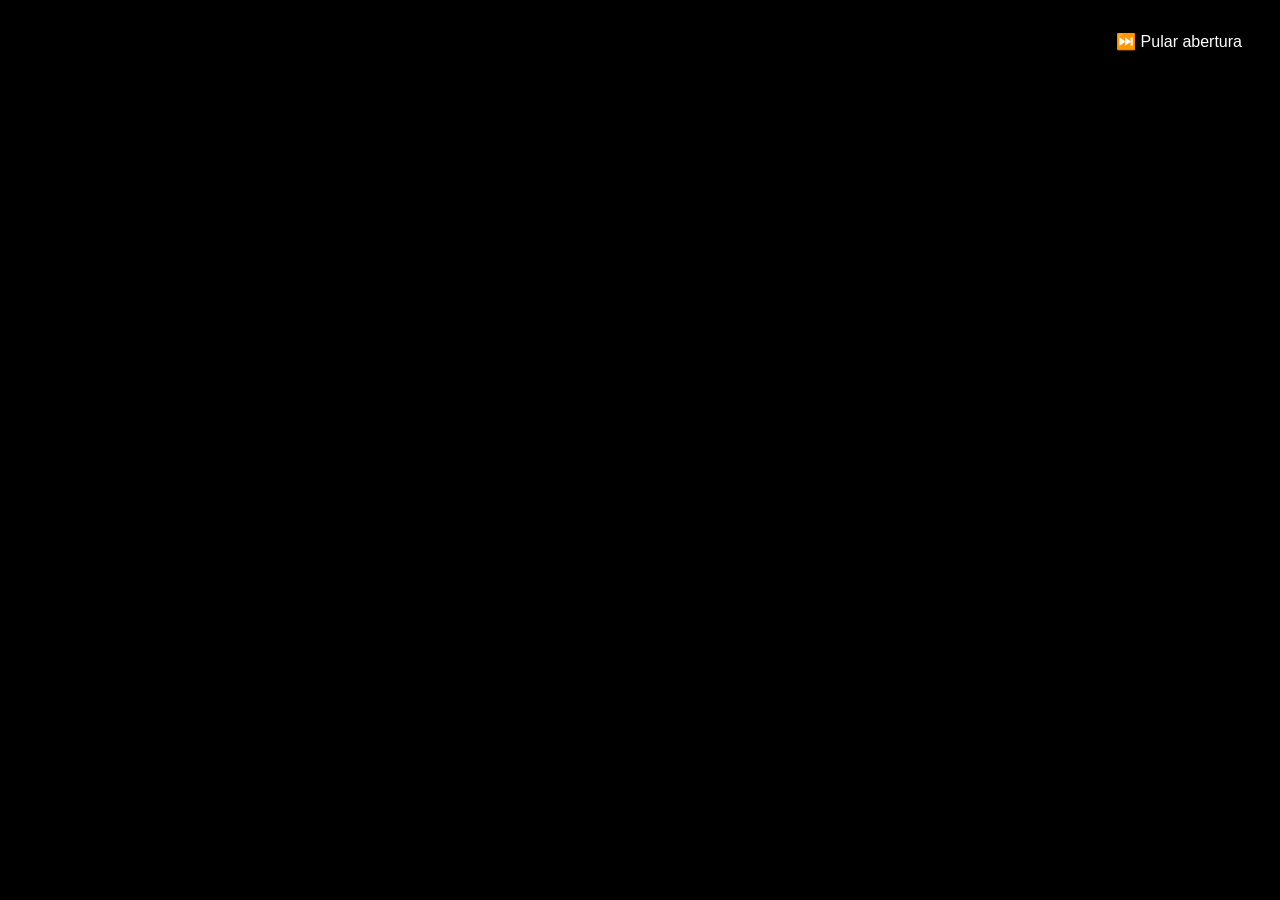
==== abertura.html @ 168e97b9 "Update abertura.html" ====
<!DOCTYPE html>
<html lang="pt-BR">
<head>
<meta charset="UTF-8">
<meta name="viewport" content="width=device-width, initial-scale=1.0">

<title>Abertura Gabriel</title>

<style>
*{
    margin:0;
    padding:0;
    box-sizing:border-box;
}

body{
    background:#000;
    min-height:100vh;
    overflow:hidden;
}

video{
    width:100%;
    height:100%;
    object-fit:cover;
}

#pular{
    position:fixed;
    top:20px;
    right:20px;
    background:rgba(0,0,0,0.6);
    color:#fff;
    border:none;
    padding:12px 18px;
    border-radius:30px;
    font-size:16px;
    cursor:pointer;
    z-index:999;
}
</style>
</head>

<body>

<button id="pular">⏭️ Pular abertura</button>

<video id="video" autoplay muted playsinline>
    <source src="abertura.mp4" type="video/mp4">
</video>

<script>
function irParaConvite(){
    window.location.href = "convite.html";
}

document.getElementById("pular").onclick = irParaConvite;

setTimeout(function(){
    document.getElementById("pular").style.display = "none";
}, 6000);

document.getElementById("video").addEventListener("ended", function(){
irParaConvite();
});
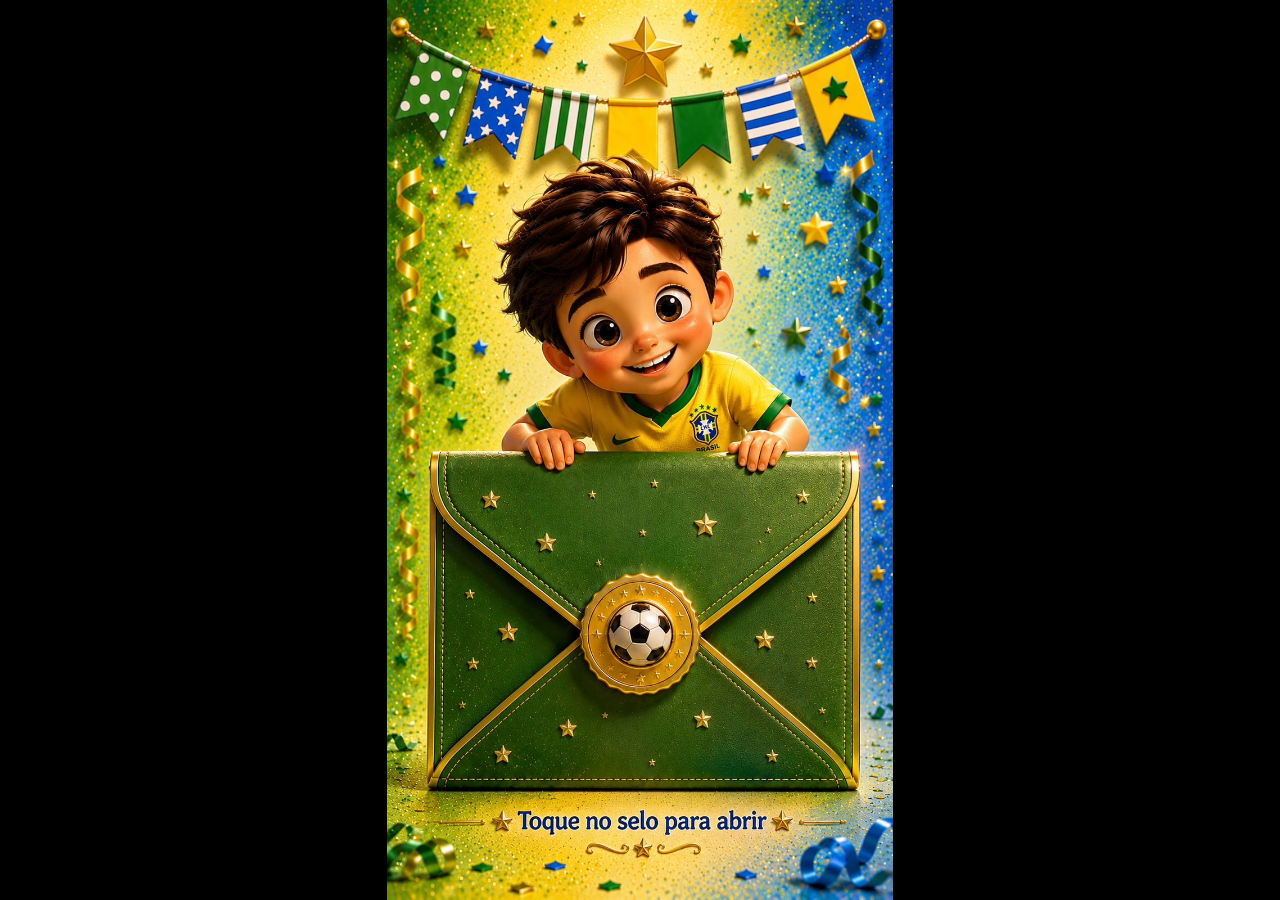
==== commit ff7feb23: "nova abertura interativa.html" ====
--- a/abertura.html
+++ b/abertura.html
@@ -15,51 +15,82 @@
 
 body{
     background:#000;
-    min-height:100vh;
+    width:100vw;
+    height:100vh;
     overflow:hidden;
+    display:flex;
+    justify-content:center;
+    align-items:center;
 }
 
-video{
+#poster{
     width:100%;
     height:100%;
-    object-fit:cover;
+    object-fit:contain;
+    cursor:pointer;
+}
+
+#video{
+    width:100%;
+    height:100%;
+    object-fit:contain;
+    display:none;
 }
 
 #pular{
     position:fixed;
     top:20px;
     right:20px;
-    background:rgba(0,0,0,0.6);
-    color:#fff;
+    background:rgba(0,0,0,0.7);
+    color:white;
     border:none;
     padding:12px 18px;
     border-radius:30px;
     font-size:16px;
-    cursor:pointer;
     z-index:999;
+    display:none;
 }
 </style>
 </head>
 
 <body>
 
-<button id="pular">⏭️ Pular abertura</button>
+<img id="poster" src="poster.jpeg">
 
-<video id="video" autoplay muted playsinline>
+<video id="video" muted playsinline>
     <source src="abertura.mp4" type="video/mp4">
 </video>
 
+<button id="pular">⏭️ Pular abertura</button>
+
 <script>
+
+const poster = document.getElementById("poster");
+const video = document.getElementById("video");
+const pular = document.getElementById("pular");
+
+function abrirVideo(){
+
+    poster.style.display = "none";
+
+    video.style.display = "block";
+
+    pular.style.display = "block";
+
+    video.play();
+}
+
 function irParaConvite(){
     window.location.href = "convite.html";
 }
 
-document.getElementById("pular").onclick = irParaConvite;
+poster.addEventListener("click", abrirVideo);
 
-setTimeout(function(){
-    document.getElementById("pular").style.display = "none";
-}, 6000);
+pular.addEventListener("click", irParaConvite);
 
-document.getElementById("video").addEventListener("ended", function(){
-irParaConvite();
-});
+video.addEventListener("ended", irParaConvite);
+
+</script>
+
+</body>
+</html>
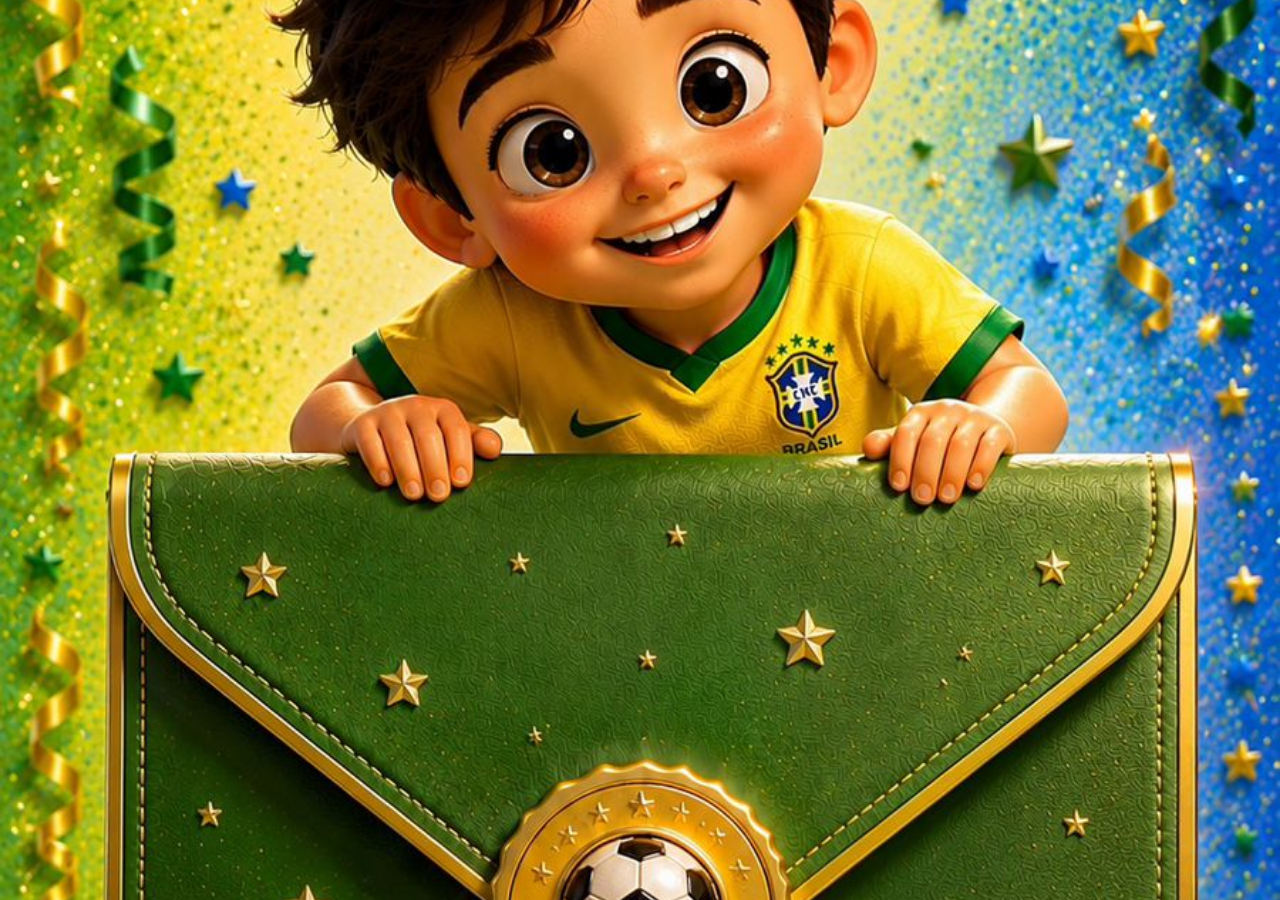
==== commit a51943c5: "Update abertura.html" ====
--- a/abertura.html
+++ b/abertura.html
@@ -26,7 +26,7 @@
 #poster{
     width:100%;
     height:100%;
-    object-fit:contain;
+    object-fit:cover;
     cursor:pointer;
 }
 
@@ -57,7 +57,7 @@
 
 <img id="poster" src="poster.jpeg">
 
-<video id="video" muted playsinline>
+<video id="video" playsinline>
     <source src="abertura.mp4" type="video/mp4">
 </video>
 
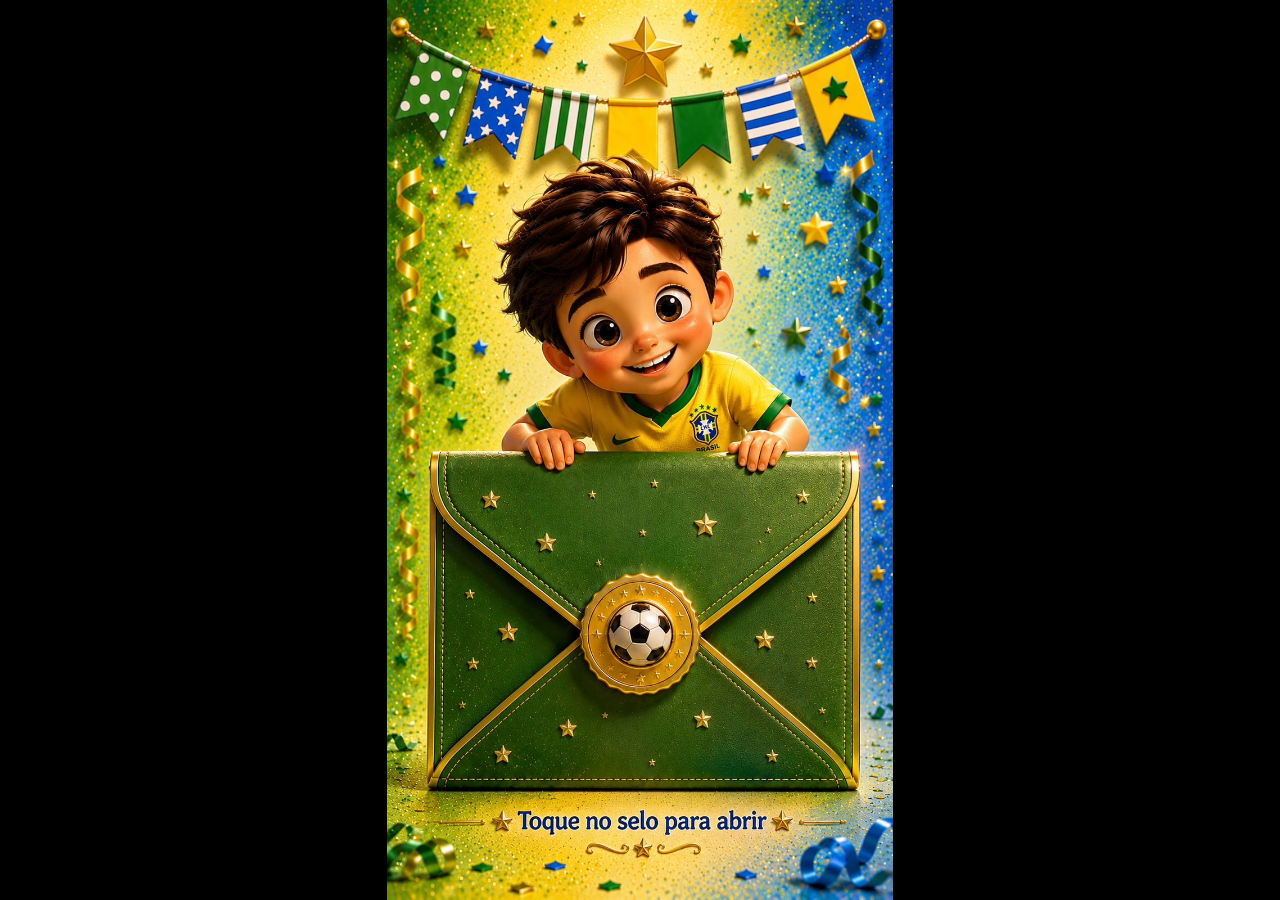
==== commit 6f40331f: "Update abertura.html" ====
--- a/abertura.html
+++ b/abertura.html
@@ -26,7 +26,7 @@
 #poster{
     width:100%;
     height:100%;
-    object-fit:cover;
+    object-fit:contain;
     cursor:pointer;
 }
 
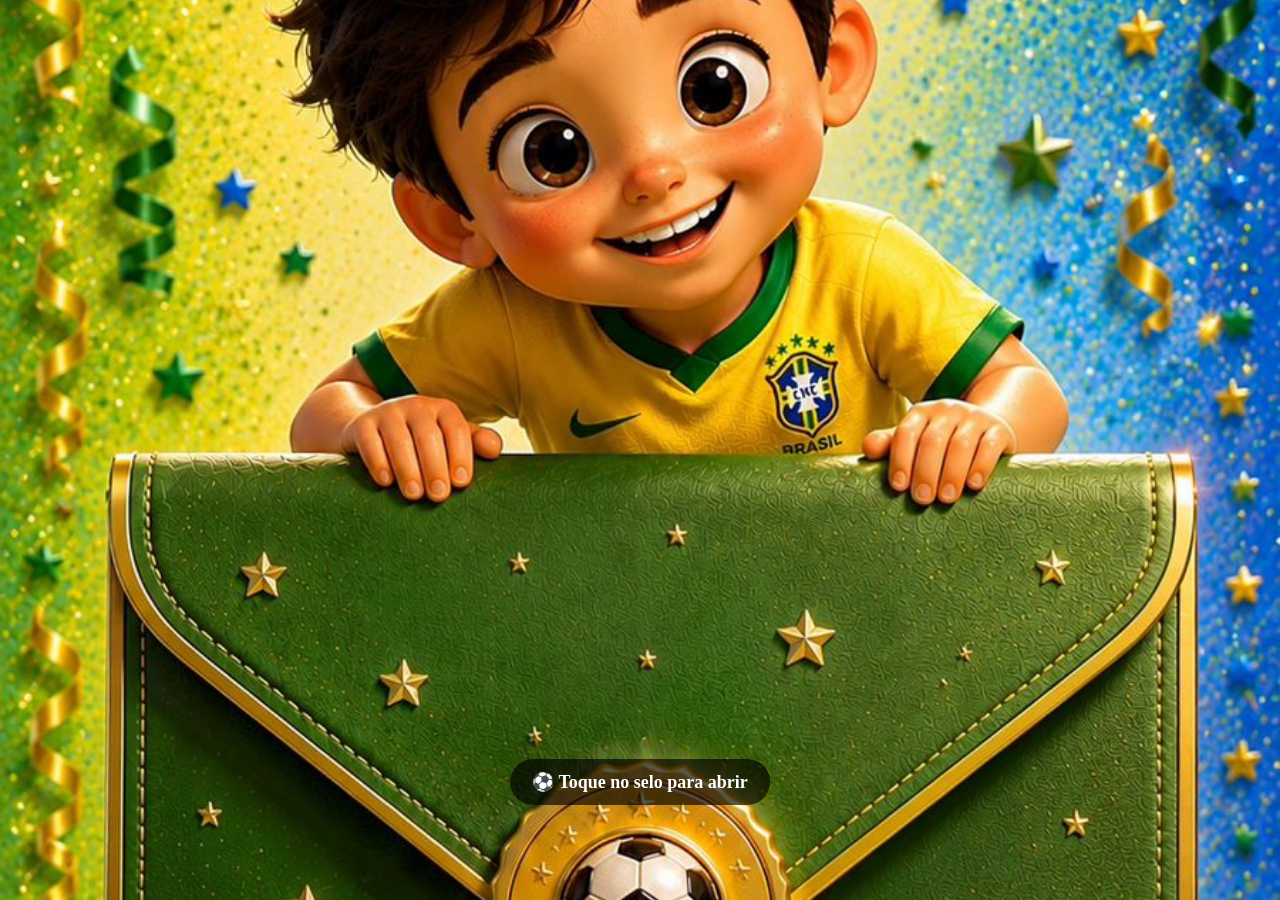
==== commit cf69762a: "Update abertura.html" ====
--- a/abertura.html
+++ b/abertura.html
@@ -18,16 +18,29 @@
     width:100vw;
     height:100vh;
     overflow:hidden;
-    display:flex;
-    justify-content:center;
-    align-items:center;
 }
 
 #poster{
     width:100%;
     height:100%;
-    object-fit:contain;
+    object-fit:cover;
     cursor:pointer;
+    display:block;
+}
+
+#textoToque{
+    position:fixed;
+    bottom:95px;
+    left:50%;
+    transform:translateX(-50%);
+    background:rgba(0,0,0,0.65);
+    color:white;
+    padding:12px 22px;
+    border-radius:30px;
+    font-size:18px;
+    font-weight:bold;
+    z-index:10;
+    white-space:nowrap;
 }
 
 #video{
@@ -57,6 +70,8 @@
 
 <img id="poster" src="poster.jpeg">
 
+<div id="textoToque">⚽ Toque no selo para abrir</div>
+
 <video id="video" playsinline>
     <source src="abertura.mp4" type="video/mp4">
 </video>
@@ -64,19 +79,16 @@
 <button id="pular">⏭️ Pular abertura</button>
 
 <script>
-
 const poster = document.getElementById("poster");
+const textoToque = document.getElementById("textoToque");
 const video = document.getElementById("video");
 const pular = document.getElementById("pular");
 
 function abrirVideo(){
-
     poster.style.display = "none";
-
+    textoToque.style.display = "none";
     video.style.display = "block";
-
     pular.style.display = "block";
-
     video.play();
 }
 
@@ -85,11 +97,9 @@
 }
 
 poster.addEventListener("click", abrirVideo);
-
+textoToque.addEventListener("click", abrirVideo);
 pular.addEventListener("click", irParaConvite);
-
 video.addEventListener("ended", irParaConvite);
-
 </script>
 
 </body>
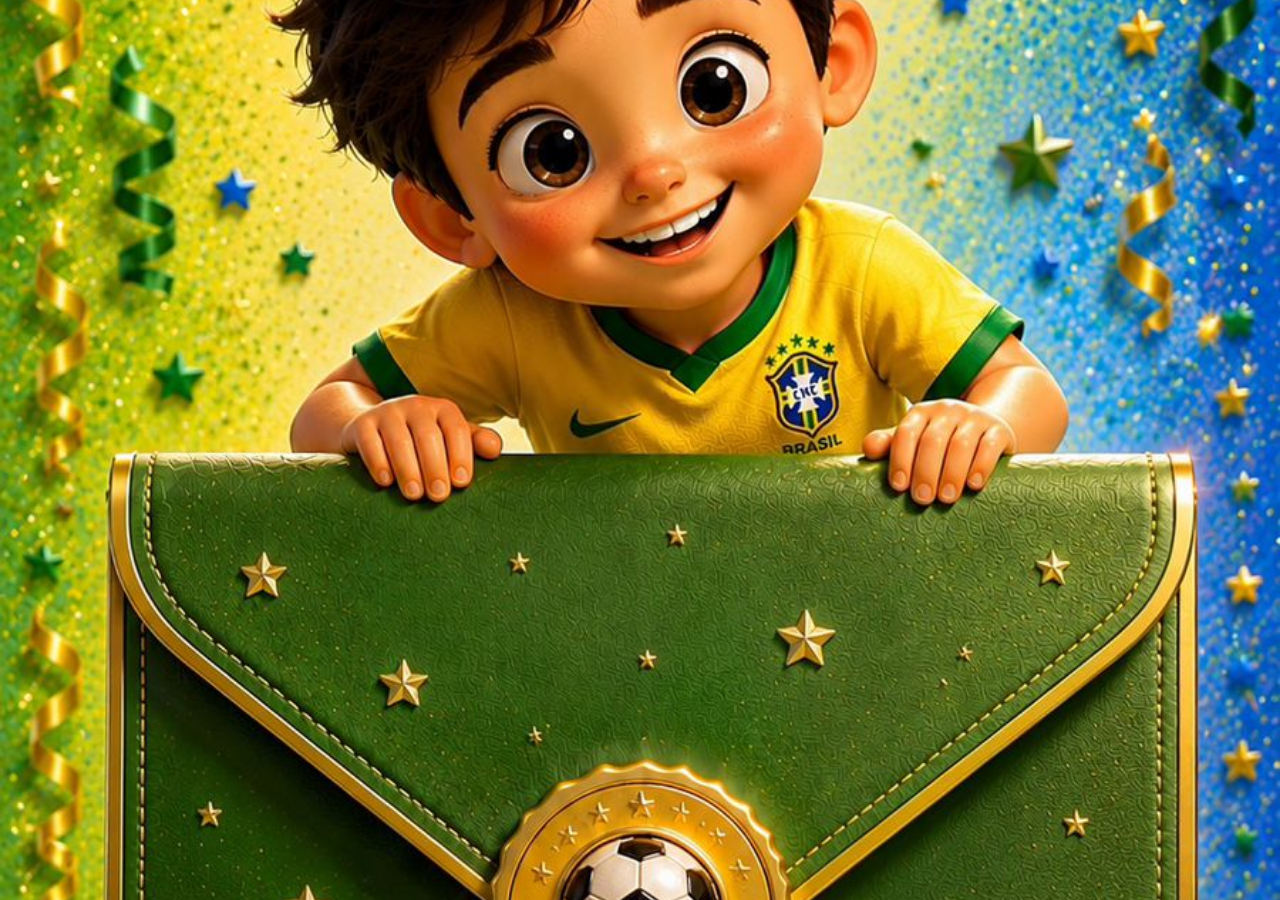
==== commit 59725a1a: "Update abertura.html" ====
--- a/abertura.html
+++ b/abertura.html
@@ -2,7 +2,7 @@
 <html lang="pt-BR">
 <head>
 <meta charset="UTF-8">
-<meta name="viewport" content="width=device-width, initial-scale=1.0">
+<meta name="viewport" content="width=device-width, initial-scale=1.0, maximum-scale=1.0, user-scalable=no">
 
 <title>Abertura Gabriel</title>
 
@@ -13,40 +13,27 @@
     box-sizing:border-box;
 }
 
-body{
+html, body{
+    width:100%;
+    height:100%;
+    overflow:hidden;
     background:#000;
-    width:100vw;
-    height:100vh;
-    overflow:hidden;
+    position:fixed;
 }
 
 #poster{
-    width:100%;
-    height:100%;
+    width:100vw;
+    height:100svh;
     object-fit:cover;
+    object-position:center center;
+    display:block;
     cursor:pointer;
-    display:block;
-}
-
-#textoToque{
-    position:fixed;
-    bottom:95px;
-    left:50%;
-    transform:translateX(-50%);
-    background:rgba(0,0,0,0.65);
-    color:white;
-    padding:12px 22px;
-    border-radius:30px;
-    font-size:18px;
-    font-weight:bold;
-    z-index:10;
-    white-space:nowrap;
 }
 
 #video{
-    width:100%;
-    height:100%;
-    object-fit:contain;
+    width:100vw;
+    height:100svh;
+    object-fit:cover;
     display:none;
 }
 
@@ -70,8 +57,6 @@
 
 <img id="poster" src="poster.jpeg">
 
-<div id="textoToque">⚽ Toque no selo para abrir</div>
-
 <video id="video" playsinline>
     <source src="abertura.mp4" type="video/mp4">
 </video>
@@ -80,13 +65,11 @@
 
 <script>
 const poster = document.getElementById("poster");
-const textoToque = document.getElementById("textoToque");
 const video = document.getElementById("video");
 const pular = document.getElementById("pular");
 
 function abrirVideo(){
     poster.style.display = "none";
-    textoToque.style.display = "none";
     video.style.display = "block";
     pular.style.display = "block";
     video.play();
@@ -97,7 +80,6 @@
 }
 
 poster.addEventListener("click", abrirVideo);
-textoToque.addEventListener("click", abrirVideo);
 pular.addEventListener("click", irParaConvite);
 video.addEventListener("ended", irParaConvite);
 </script>
